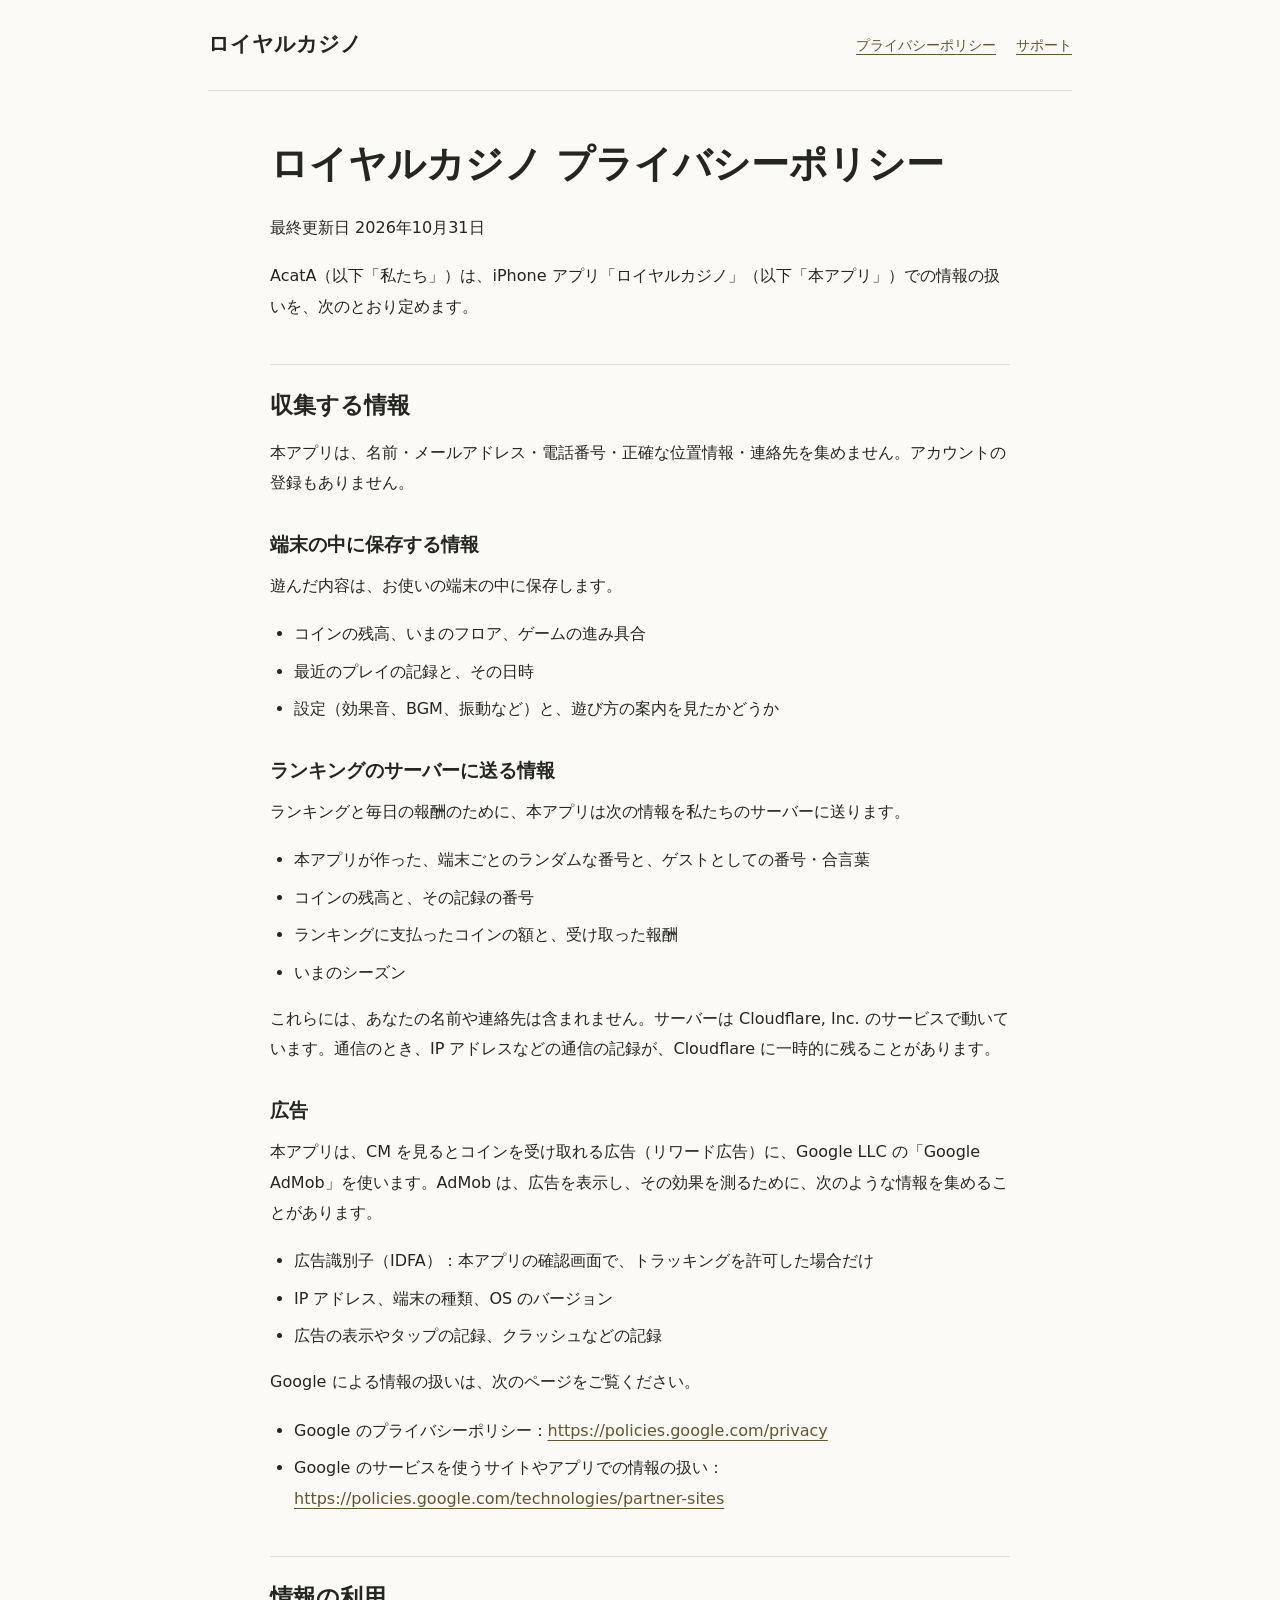
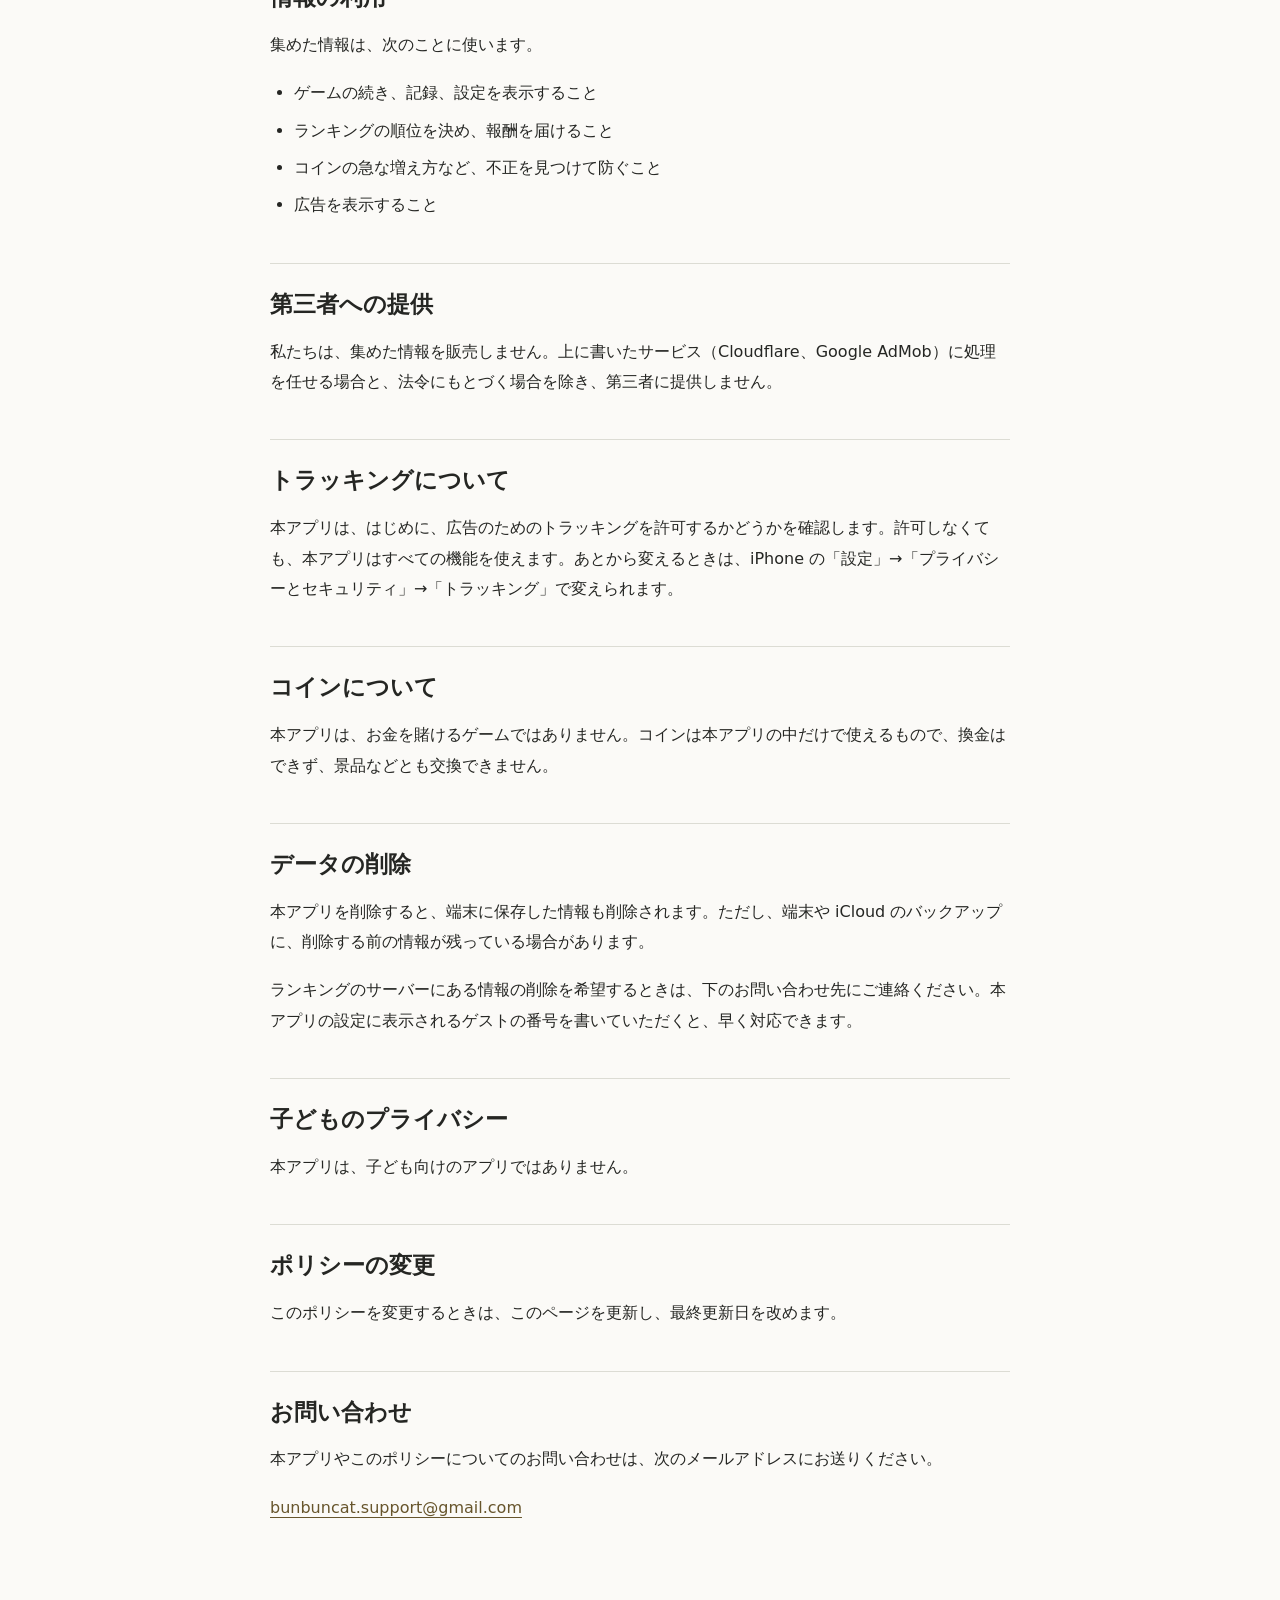
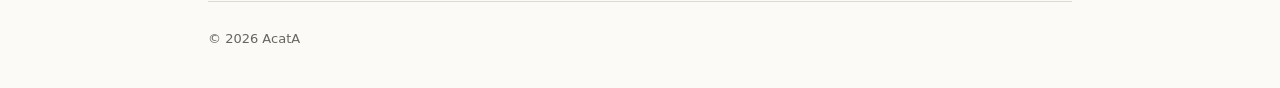
==== privacy-policy.html @ 1418abc5 "Publish Royal Casino privacy policy and support links" ====
<!doctype html>
<html lang="ja">
<head>
  <meta charset="utf-8">
  <meta name="viewport" content="width=device-width, initial-scale=1">
  <title>ロイヤルカジノ プライバシーポリシー</title>
  <meta name="description" content="iPhone アプリ「ロイヤルカジノ」の公式案内とプライバシーポリシーです。">
  <link rel="stylesheet" href="style.css">
</head>
<body>
  <header><a class="brand" href="./">ロイヤルカジノ</a><nav aria-label="サイト内の案内"><a href="privacy-policy.html">プライバシーポリシー</a><a href="https://acata.xvps.jp/support/">サポート</a></nav></header>
  <main><h1>ロイヤルカジノ プライバシーポリシー</h1>
<p>最終更新日 2026年10月31日</p>
<p>AcatA（以下「私たち」）は、iPhone アプリ「ロイヤルカジノ」（以下「本アプリ」）での情報の扱いを、次のとおり定めます。</p>
<h2>収集する情報</h2>
<p>本アプリは、名前・メールアドレス・電話番号・正確な位置情報・連絡先を集めません。アカウントの登録もありません。</p>
<h3>端末の中に保存する情報</h3>
<p>遊んだ内容は、お使いの端末の中に保存します。</p>
<ul>
<li>コインの残高、いまのフロア、ゲームの進み具合</li>
<li>最近のプレイの記録と、その日時</li>
<li>設定（効果音、BGM、振動など）と、遊び方の案内を見たかどうか</li>
</ul>
<h3>ランキングのサーバーに送る情報</h3>
<p>ランキングと毎日の報酬のために、本アプリは次の情報を私たちのサーバーに送ります。</p>
<ul>
<li>本アプリが作った、端末ごとのランダムな番号と、ゲストとしての番号・合言葉</li>
<li>コインの残高と、その記録の番号</li>
<li>ランキングに支払ったコインの額と、受け取った報酬</li>
<li>いまのシーズン</li>
</ul>
<p>これらには、あなたの名前や連絡先は含まれません。サーバーは Cloudflare, Inc. のサービスで動いています。通信のとき、IP アドレスなどの通信の記録が、Cloudflare に一時的に残ることがあります。</p>
<h3>広告</h3>
<p>本アプリは、CM を見るとコインを受け取れる広告（リワード広告）に、Google LLC の「Google AdMob」を使います。AdMob は、広告を表示し、その効果を測るために、次のような情報を集めることがあります。</p>
<ul>
<li>広告識別子（IDFA）：本アプリの確認画面で、トラッキングを許可した場合だけ</li>
<li>IP アドレス、端末の種類、OS のバージョン</li>
<li>広告の表示やタップの記録、クラッシュなどの記録</li>
</ul>
<p>Google による情報の扱いは、次のページをご覧ください。</p>
<ul>
<li>Google のプライバシーポリシー：<a href="https://policies.google.com/privacy">https://policies.google.com/privacy</a></li>
<li>Google のサービスを使うサイトやアプリでの情報の扱い：<a href="https://policies.google.com/technologies/partner-sites">https://policies.google.com/technologies/partner-sites</a></li>
</ul>
<h2>情報の利用</h2>
<p>集めた情報は、次のことに使います。</p>
<ul>
<li>ゲームの続き、記録、設定を表示すること</li>
<li>ランキングの順位を決め、報酬を届けること</li>
<li>コインの急な増え方など、不正を見つけて防ぐこと</li>
<li>広告を表示すること</li>
</ul>
<h2>第三者への提供</h2>
<p>私たちは、集めた情報を販売しません。上に書いたサービス（Cloudflare、Google AdMob）に処理を任せる場合と、法令にもとづく場合を除き、第三者に提供しません。</p>
<h2>トラッキングについて</h2>
<p>本アプリは、はじめに、広告のためのトラッキングを許可するかどうかを確認します。許可しなくても、本アプリはすべての機能を使えます。あとから変えるときは、iPhone の「設定」→「プライバシーとセキュリティ」→「トラッキング」で変えられます。</p>
<h2>コインについて</h2>
<p>本アプリは、お金を賭けるゲームではありません。コインは本アプリの中だけで使えるもので、換金はできず、景品などとも交換できません。</p>
<h2>データの削除</h2>
<p>本アプリを削除すると、端末に保存した情報も削除されます。ただし、端末や iCloud のバックアップに、削除する前の情報が残っている場合があります。</p>
<p>ランキングのサーバーにある情報の削除を希望するときは、下のお問い合わせ先にご連絡ください。本アプリの設定に表示されるゲストの番号を書いていただくと、早く対応できます。</p>
<h2>子どものプライバシー</h2>
<p>本アプリは、子ども向けのアプリではありません。</p>
<h2>ポリシーの変更</h2>
<p>このポリシーを変更するときは、このページを更新し、最終更新日を改めます。</p>
<h2>お問い合わせ</h2>
<p>本アプリやこのポリシーについてのお問い合わせは、次のメールアドレスにお送りください。</p>
<p><a href="mailto:bunbuncat.support@gmail.com">bunbuncat.support@gmail.com</a></p></main>
  <footer>© 2026 AcatA</footer>
</body>
</html>
---- style.css ----
:root{color-scheme:light dark;--bg:#fbfaf7;--ink:#252623;--muted:#65665e;--line:#dcdcd4;--accent:#67552c;--card:#fff}*{box-sizing:border-box}body{margin:0 auto;max-width:920px;padding:0 28px;background:var(--bg);color:var(--ink);font-family:system-ui,-apple-system,BlinkMacSystemFont,"Hiragino Kaku Gothic ProN","Yu Gothic",sans-serif;font-size:16px;line-height:1.9;overflow-wrap:anywhere}a{color:var(--accent);text-underline-offset:4px}a:hover{text-decoration-thickness:2px}a:focus-visible{outline:3px solid var(--accent);outline-offset:5px}header{display:flex;align-items:center;justify-content:space-between;gap:24px;flex-wrap:wrap;padding:25px 0;border-bottom:1px solid var(--line)}.brand{font-size:21px;font-weight:700;text-decoration:none;color:var(--ink)}nav{display:flex;flex-wrap:wrap;gap:20px;font-size:14px}main{padding:45px 0 60px;max-width:740px;margin:auto}h1{font-size:clamp(27px,5vw,38px);line-height:1.5;margin:0 0 20px}h2{font-size:23px;line-height:1.6;margin:42px 0 14px;padding-top:22px;border-top:1px solid var(--line)}h3{font-size:19px;line-height:1.6;margin:30px 0 12px}p{margin:0 0 18px}ul{padding-left:24px}li{margin:7px 0}.eyebrow{font-size:14px;letter-spacing:.08em;color:var(--muted);margin-bottom:8px}.links{list-style:none;padding:0;margin:32px 0}.links li{margin:16px 0}.links a{display:block;background:var(--card);padding:20px 24px;border:1px solid var(--line);border-radius:12px;font-size:18px}.links span{display:block;color:var(--muted);font-size:14px;margin-top:6px}footer{border-top:1px solid var(--line);padding:25px 0 36px;color:var(--muted);font-size:13px}@media(max-width:520px){body{padding:0 20px}header{gap:12px}main{padding-top:30px}nav{gap:16px;font-size:13px}}@media(prefers-color-scheme:dark){:root{--bg:#181a18;--ink:#f1f0e7;--muted:#b7b8ae;--line:#44463e;--accent:#dfc786;--card:#252822}}@media print{header,footer{display:none}body{max-width:none;background:white;color:black}a{color:inherit}}
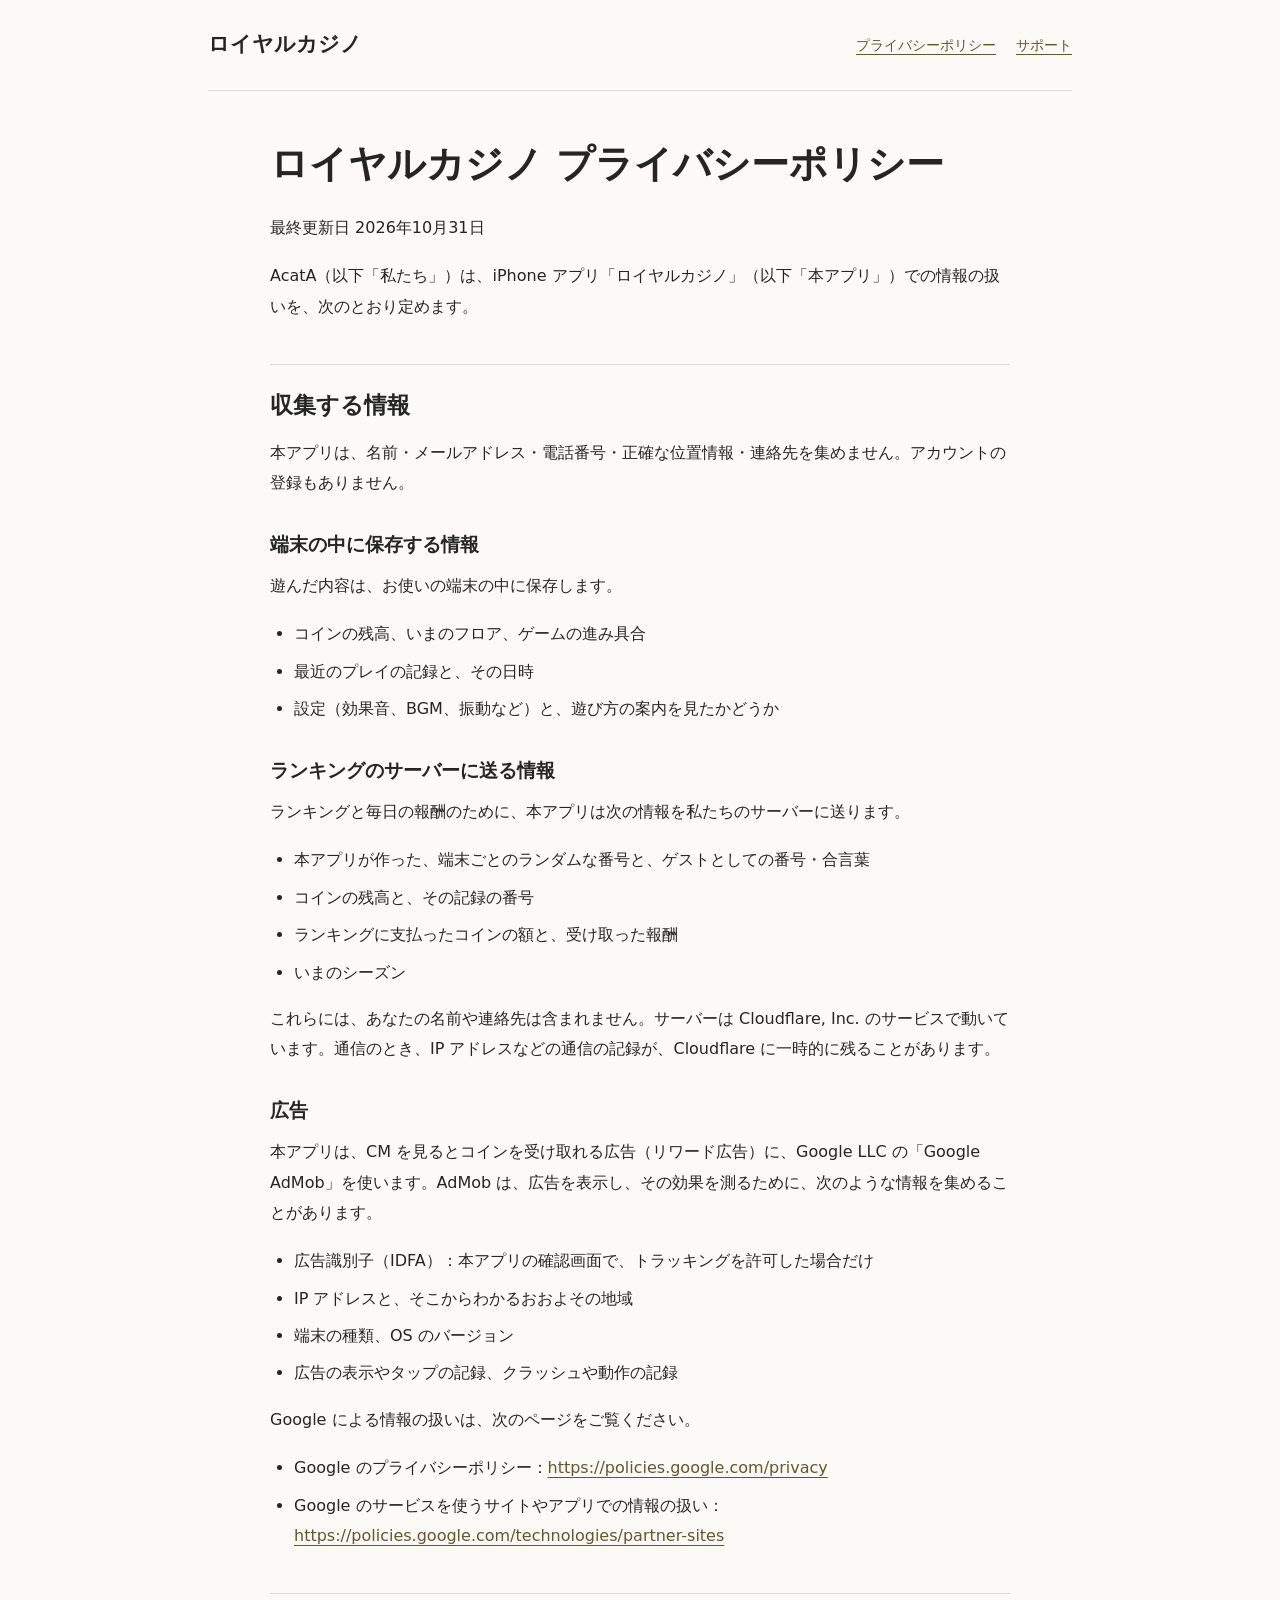
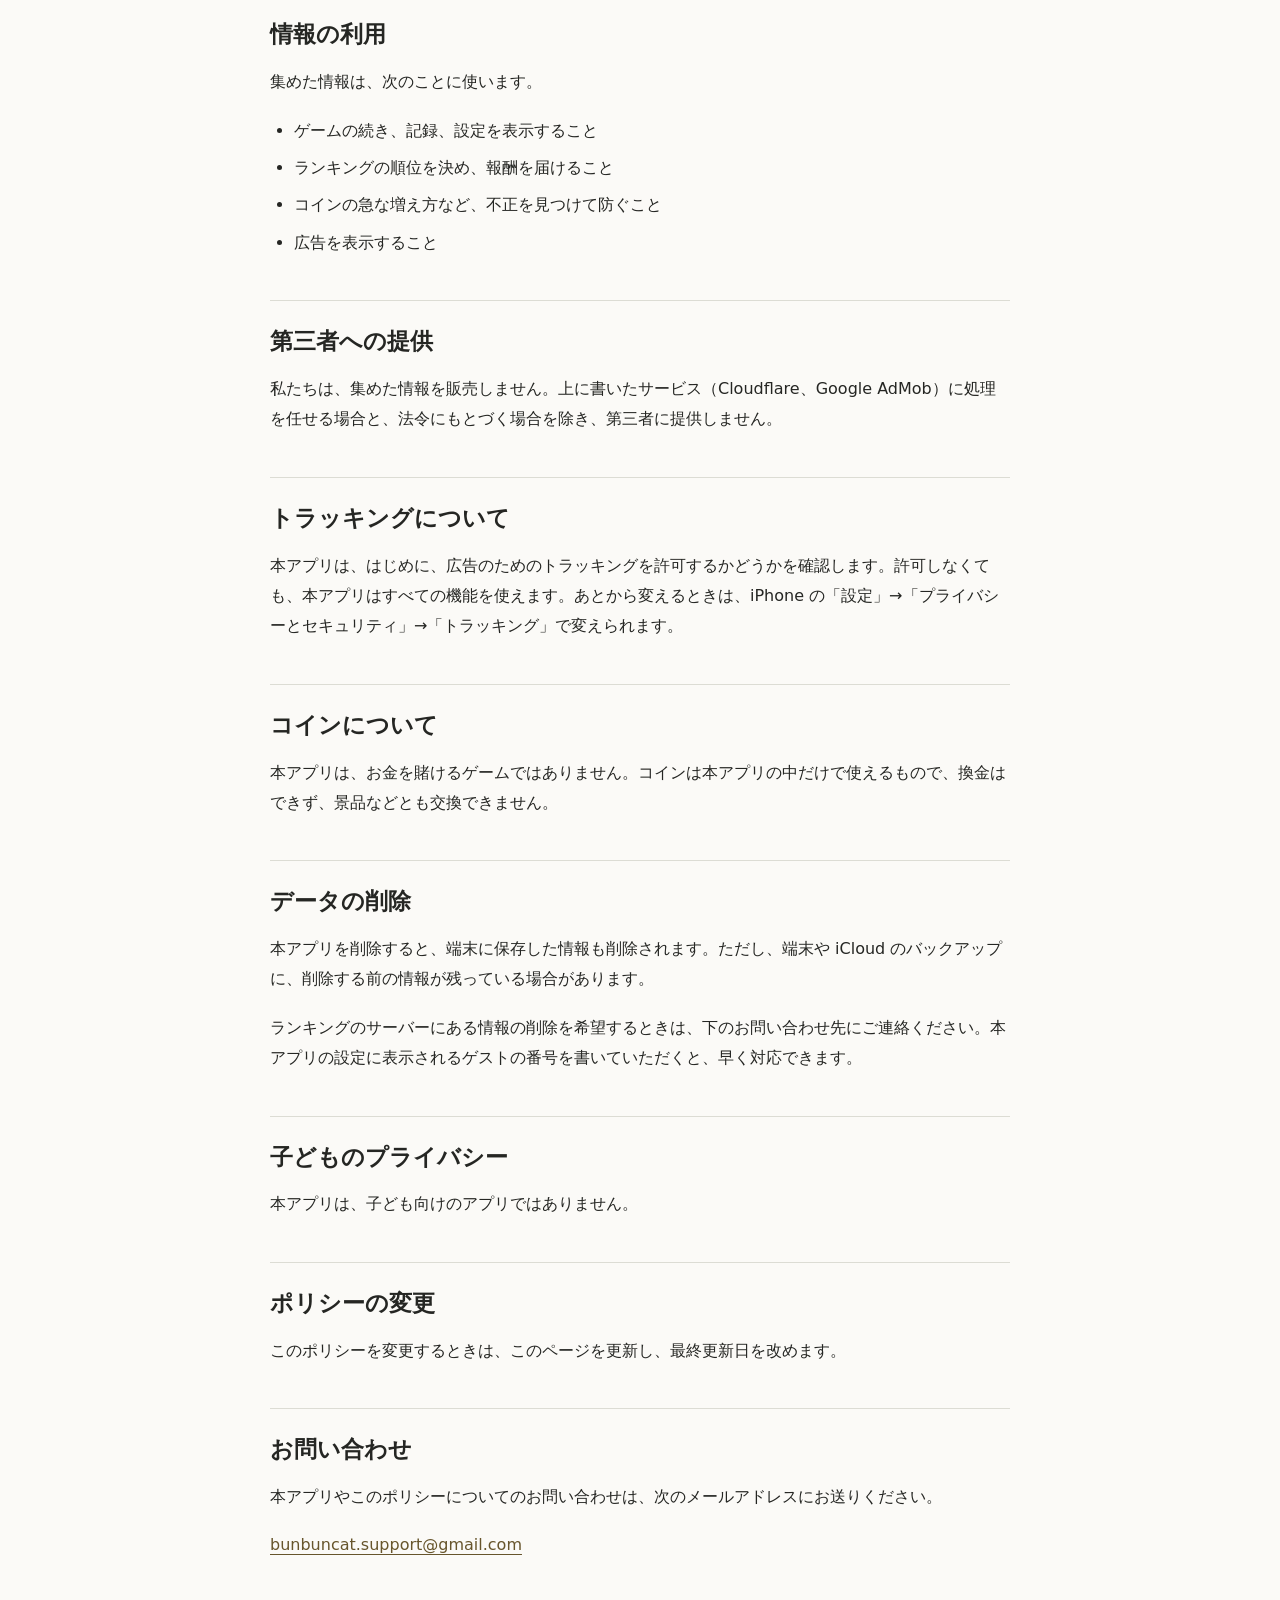
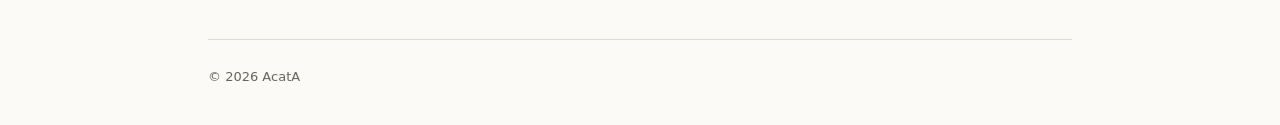
==== commit e250f096: "Update privacy policy with approximate region and performance data" ====
--- a/privacy-policy.html
+++ b/privacy-policy.html
@@ -34,8 +34,9 @@
 <p>本アプリは、CM を見るとコインを受け取れる広告（リワード広告）に、Google LLC の「Google AdMob」を使います。AdMob は、広告を表示し、その効果を測るために、次のような情報を集めることがあります。</p>
 <ul>
 <li>広告識別子（IDFA）：本アプリの確認画面で、トラッキングを許可した場合だけ</li>
-<li>IP アドレス、端末の種類、OS のバージョン</li>
-<li>広告の表示やタップの記録、クラッシュなどの記録</li>
+<li>IP アドレスと、そこからわかるおおよその地域</li>
+<li>端末の種類、OS のバージョン</li>
+<li>広告の表示やタップの記録、クラッシュや動作の記録</li>
 </ul>
 <p>Google による情報の扱いは、次のページをご覧ください。</p>
 <ul>
